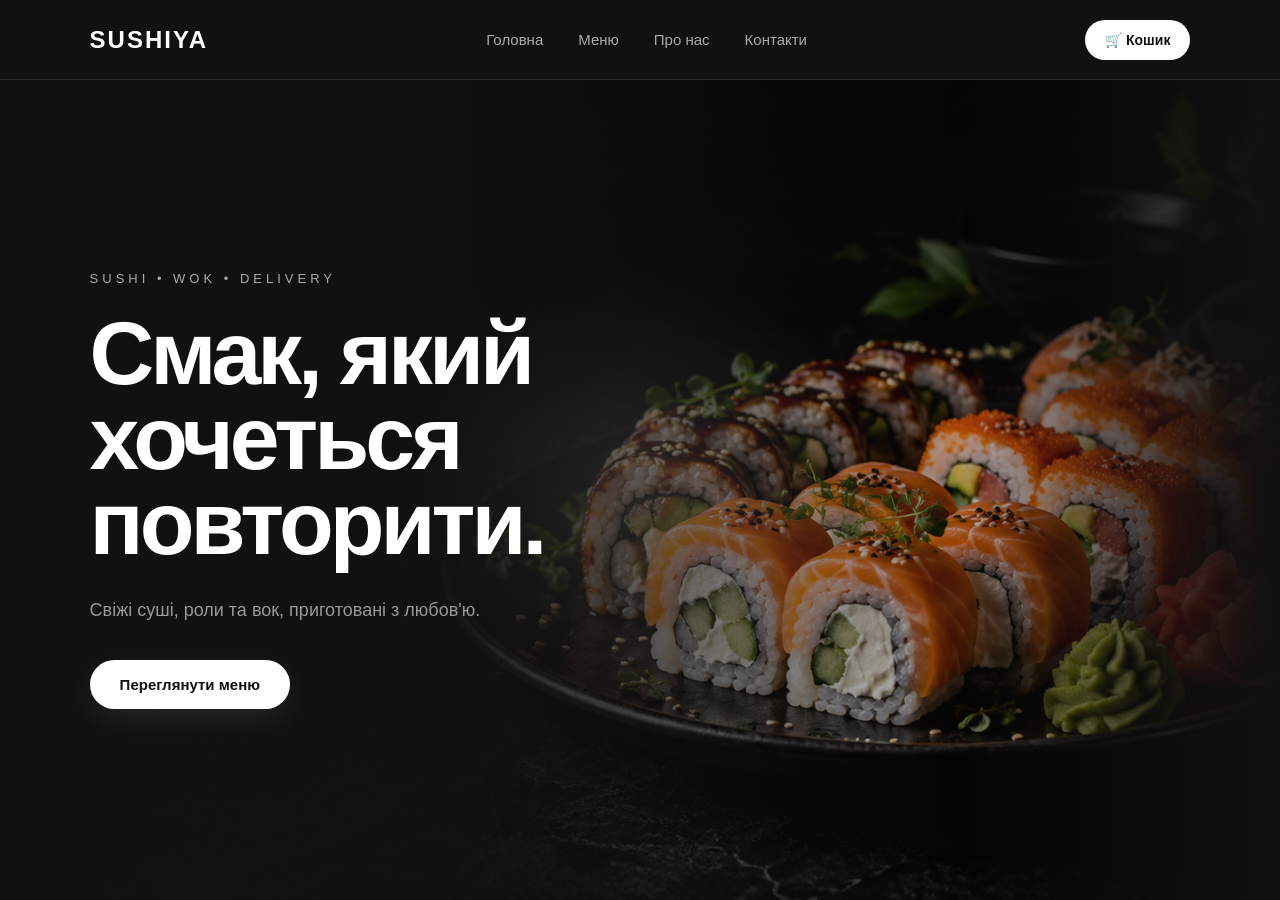
==== index.html @ 75b56d7d "SUSHIYA website" ====
<!DOCTYPE html>
<html lang="uk">
<head>
    <meta charset="UTF-8">
    <meta name="viewport" content="width=device-width, initial-scale=1.0">

    <title>SUSHIYA — Суші та доставка</title>

    <link rel="stylesheet" href="style.css">
</head>



<body>

    <header class="header">

        <div class="logo">
            SUSHIYA
        </div>

        <nav class="navigation">
            <a href="#">Головна</a>
         <a href="menu.html">Меню</a>
            <a href="#">Про нас</a>
            <a href="#">Контакти</a>
        </nav>

        <button class="cart-button">
            🛒 Кошик
        </button>

    </header>

    <main>

        <section class="hero">

            <div class="hero-content">

                <p class="hero-small-title">
                    SUSHI • WOK • DELIVERY
                </p>

                <h1>
                    Смак, який<br>
                    хочеться повторити.
                </h1>

                <p class="hero-description">
                    Свіжі суші, роли та вок,
                    приготовані з любов'ю.
                </p>

        <button class="hero-button" onclick="window.location.href='menu.html'">
    Переглянути меню
</button>

            </div>

        </section>


    </main>

<script>
const hero = document.querySelector(".hero");

hero.addEventListener("mousemove", (e) => {
    const rect = hero.getBoundingClientRect();

    const x = e.clientX - rect.left;
    const y = e.clientY - rect.top;

    hero.style.setProperty("--mouse-x", `${x}px`);
    hero.style.setProperty("--mouse-y", `${y}px`);
});
</script>

</body>
</html>
---- style.css ----
* {
    margin: 0;
    padding: 0;
    box-sizing: border-box;
}

body {
    background: #111;
    color: white;
    font-family: Arial, sans-serif;
}

.header {
    width: 100%;
    height: 80px;

    display: flex;
    align-items: center;
    justify-content: space-between;

    padding: 0 7%;

    border-bottom: 1px solid #292929;
}

.logo {
    font-size: 24px;
    font-weight: 800;
    letter-spacing: 2px;
}

.navigation {
    display: flex;
    gap: 35px;
}

.navigation a {
    color: #aaa;
    text-decoration: none;
    font-size: 15px;

    transition: 0.3s;
}

.navigation a:hover {
    color: white;
}

.cart-button {
    background: white;
    color: #111;

    border: none;
    border-radius: 30px;

    padding: 12px 20px;

    font-size: 14px;
    font-weight: 600;

    cursor: pointer;

    transition: 0.3s;
}

.cart-button:hover {
    transform: translateY(-2px);
}

.hero {
    min-height: calc(100vh - 80px);

    display: flex;
    align-items: center;

    padding: 0 7%;

    background:
        linear-gradient(
            90deg,
            #111 0%,
            rgba(17, 17, 17, 0.95) 35%,
            rgba(17, 17, 17, 0.25) 75%,
            #111 100%
        ),
        url("images/sushi-hero.png");

    background-size: cover;
    background-position: center right;
    background-repeat: no-repeat;
}

.hero-content {
    max-width: 650px;
}

.hero-small-title {
    color: #aaa;

    font-size: 13px;
    letter-spacing: 4px;

    margin-bottom: 25px;
}

.hero h1 {
    font-size: clamp(50px, 7vw, 90px);
    line-height: 0.95;

    letter-spacing: -4px;

    margin-bottom: 30px;
}

.hero-description {
    color: #999;

    font-size: 18px;
    line-height: 1.6;

    max-width: 450px;

    margin-bottom: 35px;
}

.hero-button {
    background: white;
    color: #111;

    border: none;
    border-radius: 30px;

    padding: 16px 30px;

    font-size: 15px;
    font-weight: 700;

    cursor: pointer;

    transition: all 0.3s ease;

    box-shadow: 0 10px 30px rgba(255, 255, 255, 0.08);
}

.hero-button:hover {
    transform: translateY(-4px);
    box-shadow: 0 15px 35px rgba(255, 255, 255, 0.15);
}

.hero-button:active {
    transform: translateY(-1px) scale(0.98);
}

.hero-button:hover {
    transform: translateY(-3px);
}

.hero {
    position: relative;
    overflow: hidden;
}

.hero::before {
    content: "";

    position: absolute;

    width: 450px;
    height: 450px;

    border-radius: 50%;

    background: radial-gradient(
        circle,
        rgba(255, 255, 255, 0.10) 0%,
        rgba(255, 255, 255, 0.04) 35%,
        transparent 70%
    );

    transform: translate(-50%, -50%);

    pointer-events: none;

    left: var(--mouse-x, 50%);
    top: var(--mouse-y, 50%);

    transition: left 0.15s ease, top 0.15s ease;
}

/* =========================
   МЕНЮ
========================= */

.menu-section {
    padding: 120px 7%;
    background: #111;
}

.section-title {
    text-align: center;
    margin-bottom: 60px;
}

.section-title p {
    color: #777;
    font-size: 12px;
    letter-spacing: 4px;
    margin-bottom: 12px;
}

.section-title h2 {
    font-size: 52px;
    letter-spacing: -2px;
}

/* Сітка карток */

.menu-grid {
    display: grid;
    grid-template-columns: repeat(3, 1fr);
    gap: 24px;

    max-width: 1300px;
    margin: 0 auto;
}

/* Картка */

.menu-card {
    background: #191919;
    border: 1px solid #292929;
    border-radius: 24px;

    overflow: hidden;

    transition:
        transform 0.4s ease,
        box-shadow 0.4s ease,
        border-color 0.4s ease;

    cursor: pointer;
}

/* Фото */

.menu-image {
    height: 260px;
    overflow: hidden;
}

.menu-image img {
    width: 100%;
    height: 100%;

    object-fit: cover;

    transition: transform 0.5s ease;
}

/* Інформація */

.menu-info {
    padding: 24px;
}

.menu-info h3 {
    font-size: 23px;
    margin-bottom: 10px;
}

.menu-info p {
    color: #888;
    font-size: 14px;
    line-height: 1.5;

    min-height: 42px;
}

/* Низ картки */

.menu-bottom {
    display: flex;
    align-items: center;
    justify-content: space-between;

    margin-top: 22px;
}

.menu-bottom strong {
    font-size: 20px;
}

.menu-bottom button {
    width: 42px;
    height: 42px;

    border: none;
    border-radius: 50%;

    background: white;
    color: #111;

    font-size: 24px;
    line-height: 1;

    cursor: pointer;

    transition: transform 0.3s ease;
}

/* =========================
   HOVER — ГОЛОВНИЙ ЕФЕКТ
========================= */

.menu-card:hover {
    transform: scale(1.06);
    border-color: #444;

    box-shadow:
        0 25px 60px rgba(0, 0, 0, 0.5);
}

.menu-card:hover .menu-image img {
    transform: scale(1.08);
}

.menu-card:hover .menu-bottom button {
    transform: rotate(90deg) scale(1.08);
}
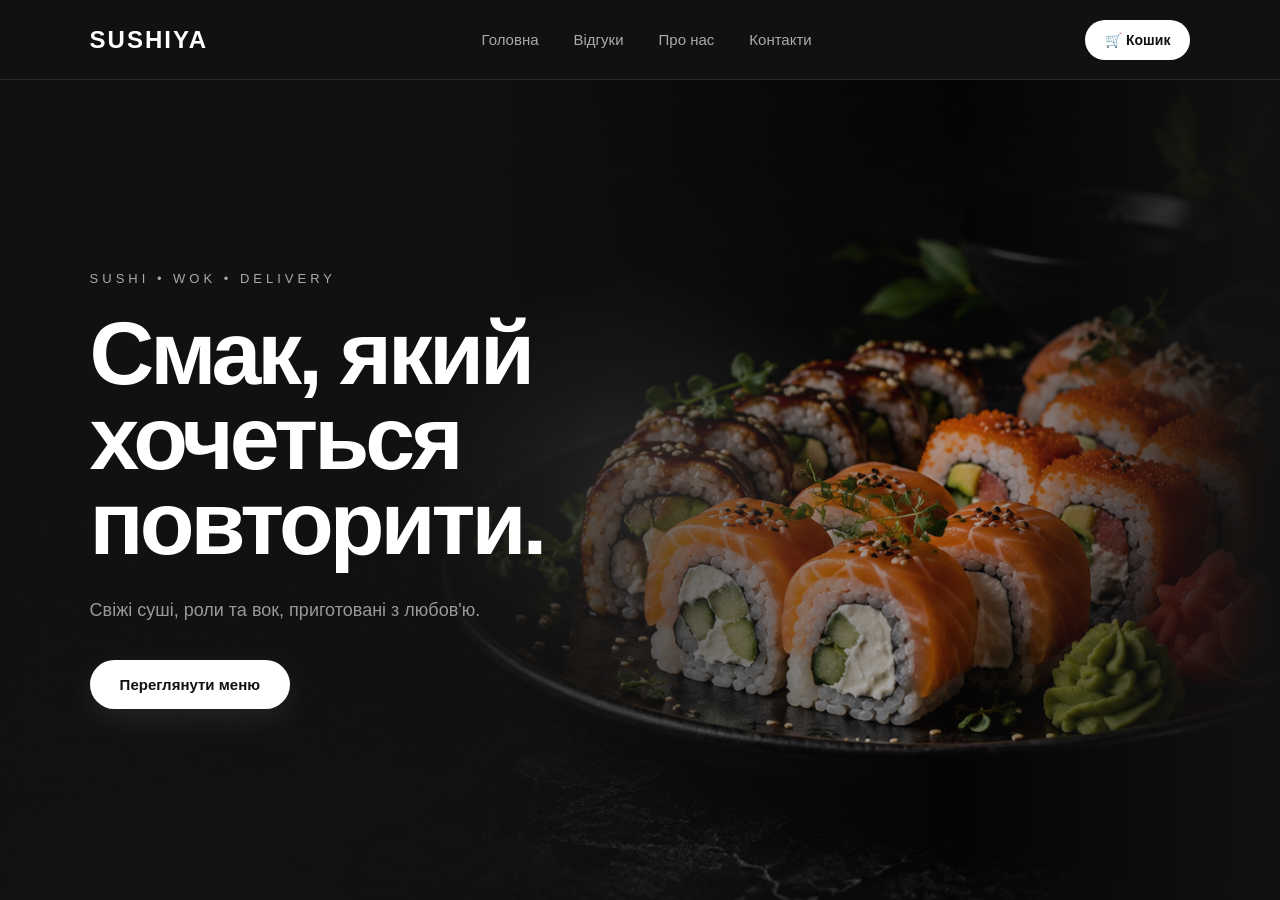
==== commit ea6ededf: "Move reviews to separate page" ====
--- a/index.html
+++ b/index.html
@@ -19,12 +19,12 @@
             SUSHIYA
         </div>
 
-        <nav class="navigation">
-            <a href="#">Головна</a>
-         <a href="menu.html">Меню</a>
-            <a href="#">Про нас</a>
-            <a href="#">Контакти</a>
-        </nav>
+       <nav class="navigation">
+    <a href="#">Головна</a>
+    <a href="reviews.html">Відгуки</a>
+    <a href="#">Про нас</a>
+    <a href="#">Контакти</a>
+</nav>
 
         <button class="cart-button">
             🛒 Кошик
@@ -60,7 +60,6 @@
 
         </section>
 
-
     </main>
 
 <script>
@@ -77,5 +76,6 @@
 });
 </script>
 
+
 </body>
 </html>
--- a/style.css
+++ b/style.css
@@ -326,4 +326,128 @@
 
 .menu-card:hover .menu-bottom button {
     transform: rotate(90deg) scale(1.08);
+}
+
+.reviews-section {
+    padding: 120px 7%;
+    background: #111;
+}
+
+.reviews-section .section-title {
+    text-align: center;
+    margin-bottom: 60px;
+}
+
+.review-form {
+    max-width: 650px;
+    margin: 0 auto 70px;
+    padding: 35px;
+    background: #191919;
+    border: 1px solid #292929;
+    border-radius: 24px;
+}
+
+.review-form h3 {
+    font-size: 26px;
+    margin-bottom: 25px;
+}
+
+.review-form input,
+.review-form textarea {
+    width: 100%;
+    background: #111;
+    color: white;
+    border: 1px solid #333;
+    border-radius: 14px;
+    padding: 15px 18px;
+    font-size: 15px;
+    outline: none;
+    margin-bottom: 18px;
+    font-family: Arial, sans-serif;
+}
+
+.review-form input:focus,
+.review-form textarea:focus {
+    border-color: #666;
+}
+
+.review-form textarea {
+    height: 130px;
+    resize: vertical;
+}
+
+.stars {
+    display: flex;
+    gap: 5px;
+    margin-bottom: 20px;
+}
+
+.stars button {
+    background: none;
+    border: none;
+    color: #555;
+    font-size: 32px;
+    cursor: pointer;
+    transition: .2s;
+}
+
+.stars button:hover,
+.stars button.active {
+    color: white;
+    transform: scale(1.1);
+}
+
+.review-submit {
+    width: 100%;
+    background: white;
+    color: #111;
+    border: none;
+    border-radius: 30px;
+    padding: 15px;
+    font-size: 15px;
+    font-weight: 700;
+    cursor: pointer;
+    transition: .3s;
+}
+
+.review-submit:hover {
+    transform: translateY(-2px);
+    box-shadow: 0 10px 30px rgba(255,255,255,.12);
+}
+
+.reviews-list {
+    max-width: 1100px;
+    margin: 0 auto;
+    display: grid;
+    grid-template-columns: repeat(2, 1fr);
+    gap: 20px;
+}
+
+.review-card {
+    background: #191919;
+    border: 1px solid #292929;
+    border-radius: 20px;
+    padding: 25px;
+}
+
+.review-card h4 {
+    font-size: 18px;
+    margin-bottom: 8px;
+}
+
+.review-card .review-stars {
+    color: white;
+    letter-spacing: 2px;
+    margin-bottom: 12px;
+}
+
+.review-card p {
+    color: #999;
+    line-height: 1.6;
+}
+
+@media (max-width: 700px) {
+    .reviews-list {
+        grid-template-columns: 1fr;
+    }
 }
